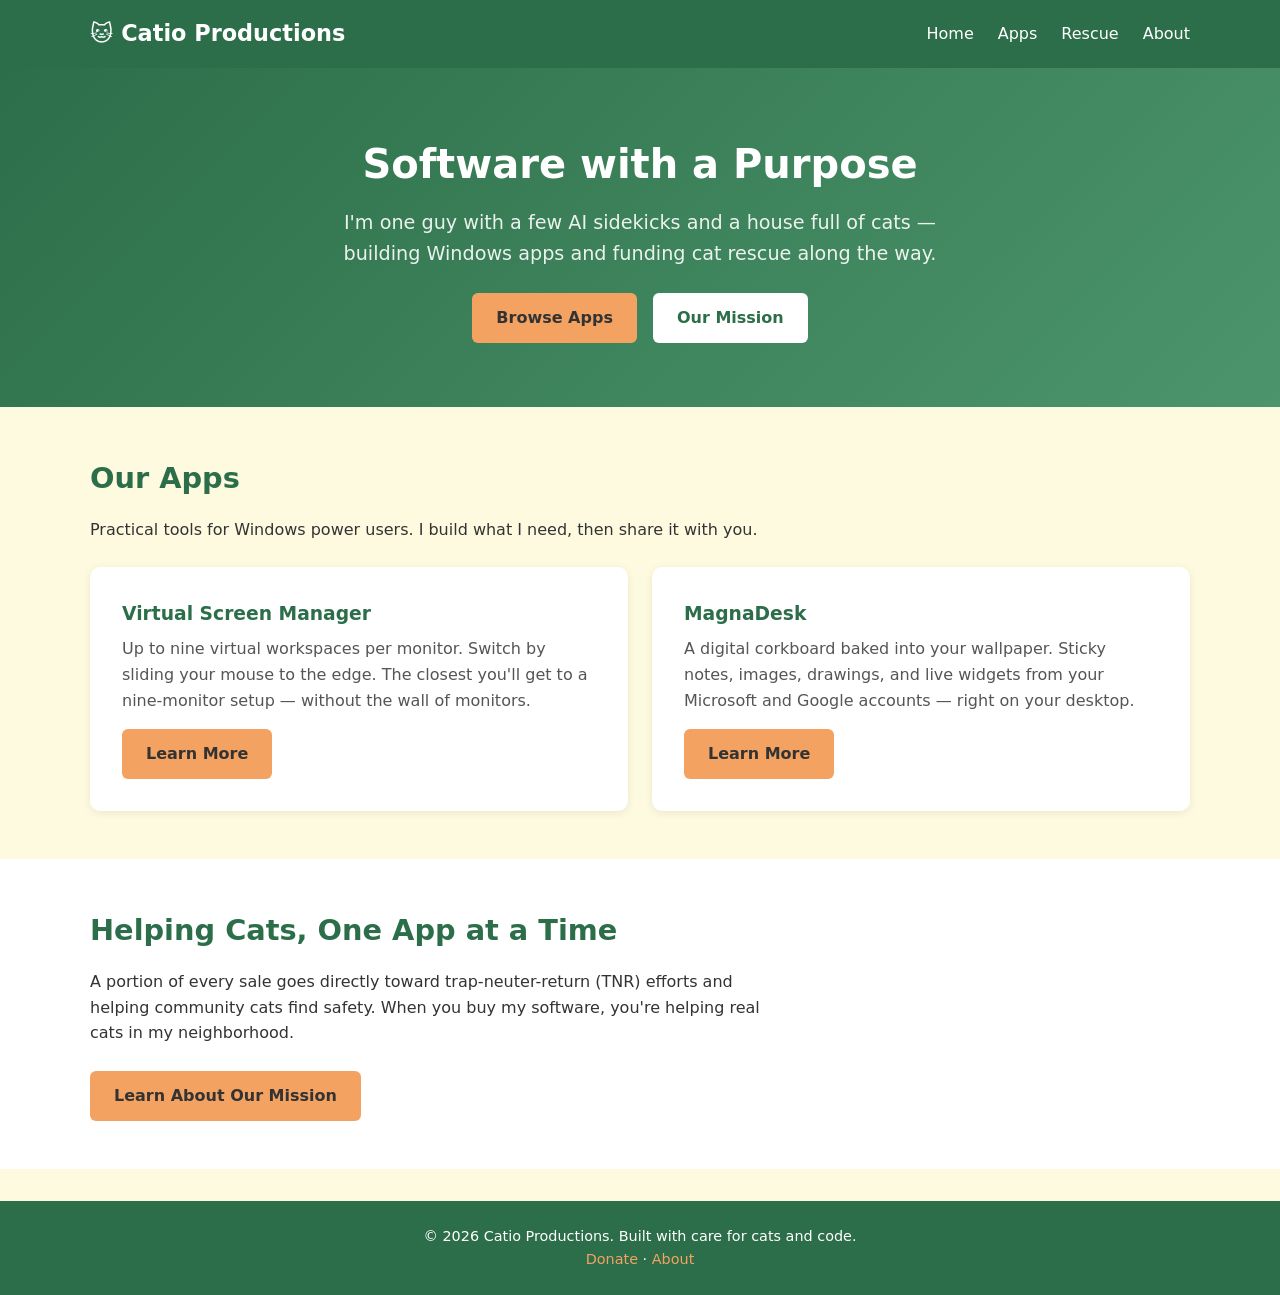
==== index.html @ a135130f "Add initial static site build Landing, about, apps catalog, VSM and MagnaDesk product pages, rescue " ====
<!DOCTYPE html>
<html lang="en">
<head>
  <meta charset="UTF-8">
  <meta name="viewport" content="width=device-width, initial-scale=1.0">
  <title>Catio Productions — Windows Apps &amp; Cat Rescue</title>
  <link rel="stylesheet" href="css/style.css">
</head>
<body>

  <header class="site-header">
    <div class="container">
      <a href="/" class="logo">🐱 Catio Productions</a>
      <button class="nav-toggle" aria-label="Toggle navigation" onclick="document.querySelector('.site-nav').classList.toggle('open')">☰</button>
      <nav class="site-nav">
        <ul>
          <li><a href="/">Home</a></li>
          <li><a href="/apps/">Apps</a></li>
          <li><a href="/rescue/">Rescue</a></li>
          <li><a href="/about.html">About</a></li>
        </ul>
      </nav>
    </div>
  </header>

  <main>
    <section class="hero">
      <h1>Software with a Purpose</h1>
      <p>I'm one guy with a few AI sidekicks and a house full of cats — building Windows apps and funding cat rescue along the way.</p>
      <div class="hero-buttons">
        <a href="/apps/" class="btn btn-primary">Browse Apps</a>
        <a href="/rescue/" class="btn btn-secondary">Our Mission</a>
      </div>
    </section>

    <section class="section">
      <div class="container">
        <h2>Our Apps</h2>
        <p>Practical tools for Windows power users. I build what I need, then share it with you.</p>
        <div class="card-grid">
          <div class="card">
            <h3>Virtual Screen Manager</h3>
            <p>Up to nine virtual workspaces per monitor. Switch by sliding your mouse to the edge. The closest you'll get to a nine-monitor setup — without the wall of monitors.</p>
            <a href="/apps/virtual-screen-manager.html" class="btn btn-primary">Learn More</a>
          </div>
          <div class="card">
            <h3>MagnaDesk</h3>
            <p>A digital corkboard baked into your wallpaper. Sticky notes, images, drawings, and live widgets from your Microsoft and Google accounts — right on your desktop.</p>
            <a href="/apps/magnadesk.html" class="btn btn-primary">Learn More</a>
          </div>
        </div>
      </div>
    </section>

    <section class="section" style="background: var(--color-white);">
      <div class="container">
        <h2>Helping Cats, One App at a Time</h2>
        <p>A portion of every sale goes directly toward trap-neuter-return (TNR) efforts and helping community cats find safety. When you buy my software, you're helping real cats in my neighborhood.</p>
        <br>
        <a href="/rescue/" class="btn btn-primary">Learn About Our Mission</a>
      </div>
    </section>
  </main>

  <footer class="site-footer">
    <div class="container">
      <p>&copy; 2026 Catio Productions. Built with care for cats and code.</p>
      <p><a href="/rescue/donate.html">Donate</a> · <a href="/about.html">About</a></p>
    </div>
  </footer>

</body>
</html>
---- css/style.css ----
/* ===== Reset & Base ===== */
*,
*::before,
*::after {
  margin: 0;
  padding: 0;
  box-sizing: border-box;
}

:root {
  --color-primary: #2c6e49;
  --color-primary-light: #4c956c;
  --color-accent: #f4a261;
  --color-bg: #fefae0;
  --color-text: #333;
  --color-text-light: #555;
  --color-white: #fff;
  --max-width: 1100px;
}

html {
  font-size: 16px;
  scroll-behavior: smooth;
}

body {
  font-family: "Segoe UI", system-ui, -apple-system, sans-serif;
  color: var(--color-text);
  background: var(--color-bg);
  line-height: 1.6;
  display: flex;
  flex-direction: column;
  min-height: 100vh;
}

a {
  color: var(--color-primary);
  text-decoration: none;
}

a:hover {
  text-decoration: underline;
}

img {
  max-width: 100%;
  height: auto;
  display: block;
}

/* ===== Layout ===== */
.container {
  width: 90%;
  max-width: var(--max-width);
  margin: 0 auto;
}

main {
  flex: 1;
}

/* ===== Header / Nav ===== */
.site-header {
  background: var(--color-primary);
  color: var(--color-white);
  padding: 1rem 0;
  position: sticky;
  top: 0;
  z-index: 100;
}

.site-header .container {
  display: flex;
  justify-content: space-between;
  align-items: center;
  flex-wrap: wrap;
  gap: 0.5rem;
}

.site-header .logo {
  font-size: 1.4rem;
  font-weight: 700;
  color: var(--color-white);
}

.site-header .logo:hover {
  text-decoration: none;
}

.nav-toggle {
  display: none;
  background: none;
  border: 2px solid var(--color-white);
  color: var(--color-white);
  font-size: 1.4rem;
  padding: 0.2rem 0.6rem;
  cursor: pointer;
  border-radius: 4px;
}

.site-nav ul {
  list-style: none;
  display: flex;
  gap: 1.5rem;
}

.site-nav a {
  color: var(--color-white);
  font-weight: 500;
}

.site-nav a:hover {
  color: var(--color-accent);
  text-decoration: none;
}

/* ===== Hero ===== */
.hero {
  background: linear-gradient(135deg, var(--color-primary), var(--color-primary-light));
  color: var(--color-white);
  text-align: center;
  padding: 4rem 1rem;
}

.hero h1 {
  font-size: 2.5rem;
  margin-bottom: 0.75rem;
}

.hero p {
  font-size: 1.2rem;
  max-width: 600px;
  margin: 0 auto 1.5rem;
  opacity: 0.9;
}

.btn {
  display: inline-block;
  padding: 0.75rem 1.5rem;
  border-radius: 6px;
  font-weight: 600;
  transition: background 0.2s, transform 0.1s;
}

.btn:hover {
  text-decoration: none;
  transform: translateY(-1px);
}

.btn-primary {
  background: var(--color-accent);
  color: var(--color-text);
}

.btn-primary:hover {
  background: #e89540;
}

.btn-secondary {
  background: var(--color-white);
  color: var(--color-primary);
}

.btn-secondary:hover {
  background: #eee;
}

.hero-buttons {
  display: flex;
  gap: 1rem;
  justify-content: center;
  flex-wrap: wrap;
}

/* ===== Section ===== */
.section {
  padding: 3rem 0;
}

.section h2 {
  font-size: 1.8rem;
  margin-bottom: 1rem;
  color: var(--color-primary);
}

.section p {
  max-width: 700px;
}

/* ===== Card Grid ===== */
.card-grid {
  display: grid;
  grid-template-columns: repeat(auto-fit, minmax(280px, 1fr));
  gap: 1.5rem;
  margin-top: 1.5rem;
}

.card {
  background: var(--color-white);
  border-radius: 10px;
  padding: 2rem;
  box-shadow: 0 2px 8px rgba(0, 0, 0, 0.08);
  transition: box-shadow 0.2s;
}

.card:hover {
  box-shadow: 0 4px 16px rgba(0, 0, 0, 0.12);
}

.card h3 {
  margin-bottom: 0.5rem;
  color: var(--color-primary);
}

.card p {
  color: var(--color-text-light);
  margin-bottom: 1rem;
}

/* ===== Product Page ===== */
.product-header {
  padding: 2.5rem 0;
  background: var(--color-white);
  border-bottom: 2px solid #eee;
}

.product-header h1 {
  font-size: 2rem;
  color: var(--color-primary);
  margin-bottom: 0.5rem;
}

.product-content {
  display: grid;
  grid-template-columns: 1fr 1fr;
  gap: 2rem;
  align-items: start;
}

.product-screenshot {
  background: #ddd;
  border-radius: 8px;
  aspect-ratio: 16/10;
  display: flex;
  align-items: center;
  justify-content: center;
  color: #999;
  font-size: 1rem;
}

.feature-list {
  list-style: none;
  margin: 1rem 0;
}

.feature-list li {
  padding: 0.4rem 0;
  padding-left: 1.5rem;
  position: relative;
}

.feature-list li::before {
  content: "✓";
  position: absolute;
  left: 0;
  color: var(--color-primary);
  font-weight: 700;
}

/* ===== Coming Soon ===== */
.coming-soon {
  text-align: center;
  padding: 4rem 1rem;
}

.coming-soon h1 {
  color: var(--color-primary);
  font-size: 2rem;
  margin-bottom: 0.5rem;
}

.coming-soon .badge {
  display: inline-block;
  background: var(--color-accent);
  color: var(--color-text);
  padding: 0.3rem 1rem;
  border-radius: 20px;
  font-weight: 600;
  font-size: 0.85rem;
  margin-bottom: 1rem;
}

/* ===== Rescue / Donate ===== */
.donate-options {
  display: grid;
  grid-template-columns: repeat(auto-fit, minmax(250px, 1fr));
  gap: 1.5rem;
  margin-top: 1.5rem;
}

.donate-card {
  background: var(--color-white);
  border-radius: 10px;
  padding: 2rem;
  text-align: center;
  box-shadow: 0 2px 8px rgba(0, 0, 0, 0.08);
}

.donate-card h3 {
  color: var(--color-primary);
  margin-bottom: 0.5rem;
}

.donate-card p {
  color: var(--color-text-light);
  margin-bottom: 1rem;
}

/* ===== Grid Diagram ===== */
.grid-diagram {
  display: grid;
  grid-template-columns: repeat(3, 60px);
  gap: 4px;
  margin: 1.5rem 0;
  justify-content: center;
}

.grid-diagram .grid-cell {
  background: #c0c0c0;
  border: 2px solid #999;
  border-radius: 4px;
  width: 60px;
  height: 44px;
  display: flex;
  align-items: center;
  justify-content: center;
  font-weight: 600;
  font-size: 0.95rem;
  color: #666;
}

.grid-diagram .grid-cell.active {
  background: var(--color-primary-light);
  border-color: var(--color-white);
  color: var(--color-white);
  font-weight: 700;
  box-shadow: 0 0 8px rgba(44, 110, 73, 0.4);
}

/* ===== FAQ ===== */
.faq-list {
  margin-top: 1rem;
}

.faq-item {
  border-bottom: 1px solid #e0e0e0;
  padding: 1rem 0;
}

.faq-item summary {
  font-weight: 600;
  color: var(--color-primary);
  cursor: pointer;
  padding: 0.25rem 0;
  list-style: none;
}

.faq-item summary::-webkit-details-marker {
  display: none;
}

.faq-item summary::before {
  content: "+ ";
  font-weight: 700;
  margin-right: 0.5rem;
}

.faq-item[open] summary::before {
  content: "- ";
}

.faq-item p {
  margin-top: 0.5rem;
  color: var(--color-text-light);
  padding-left: 1.25rem;
}

/* ===== Video ===== */
.video-container {
  margin-top: 2rem;
  border-radius: 8px;
  overflow: hidden;
}

.video-container video {
  width: 100%;
  display: block;
  border-radius: 8px;
}

.video-placeholder {
  background: #ddd;
  border-radius: 8px;
  aspect-ratio: 16/9;
  display: flex;
  align-items: center;
  justify-content: center;
  color: #999;
  font-size: 1rem;
}

/* ===== Pricing ===== */
.pricing-grid {
  display: grid;
  grid-template-columns: repeat(auto-fit, minmax(200px, 1fr));
  gap: 1.5rem;
  margin: 1.5rem auto;
  max-width: 750px;
}

.pricing-card {
  background: var(--color-white);
  border: 2px solid #e0e0e0;
  border-radius: 10px;
  padding: 2rem 1.5rem;
  text-align: center;
}

.pricing-card.featured {
  border-color: var(--color-primary);
  box-shadow: 0 4px 16px rgba(44, 110, 73, 0.15);
}

.pricing-card h3 {
  color: var(--color-primary);
  margin-bottom: 0.5rem;
}

.pricing-price {
  font-size: 2.2rem;
  font-weight: 700;
  color: var(--color-text);
  margin-bottom: 0.5rem;
}

.pricing-card p {
  color: var(--color-text-light);
  margin-bottom: 1.5rem;
}

.pricing-note {
  margin-top: 1rem;
  color: var(--color-text-light);
  font-size: 0.9rem;
}

/* ===== Comparison Table ===== */
.comparison-table {
  margin-top: 1.5rem;
  overflow-x: auto;
}

.comparison-table table {
  width: 100%;
  border-collapse: collapse;
  background: var(--color-bg);
  border-radius: 8px;
  overflow: hidden;
}

.comparison-table th,
.comparison-table td {
  padding: 0.75rem 1rem;
  text-align: left;
  border-bottom: 1px solid #e0e0e0;
}

.comparison-table thead th {
  background: var(--color-primary);
  color: var(--color-white);
  font-weight: 600;
}

.comparison-table tbody td:first-child {
  font-weight: 600;
  color: var(--color-primary);
}

/* ===== Shortcut Table ===== */
.shortcut-table {
  margin-top: 1.5rem;
  overflow-x: auto;
}

.shortcut-table table {
  width: 100%;
  max-width: 600px;
  border-collapse: collapse;
  background: var(--color-bg);
  border-radius: 8px;
  overflow: hidden;
}

.shortcut-table th,
.shortcut-table td {
  padding: 0.6rem 1rem;
  text-align: left;
  border-bottom: 1px solid #e0e0e0;
}

.shortcut-table thead th {
  background: var(--color-primary);
  color: var(--color-white);
  font-weight: 600;
}

.shortcut-table td:first-child {
  font-weight: 600;
  font-family: "Consolas", "Courier New", monospace;
  color: var(--color-primary);
  white-space: nowrap;
}

/* ===== About ===== */
.about-content {
  display: grid;
  grid-template-columns: 1fr 2fr;
  gap: 2rem;
  align-items: start;
}

.about-photo {
  background: #ddd;
  border-radius: 10px;
  aspect-ratio: 1;
  display: flex;
  align-items: center;
  justify-content: center;
  color: #999;
}

/* ===== Footer ===== */
.site-footer {
  background: var(--color-primary);
  color: var(--color-white);
  text-align: center;
  padding: 1.5rem 0;
  margin-top: 2rem;
  font-size: 0.9rem;
}

.site-footer a {
  color: var(--color-accent);
}

/* ===== Responsive ===== */
@media (max-width: 768px) {
  .nav-toggle {
    display: block;
  }

  .site-nav ul {
    display: none;
    flex-direction: column;
    width: 100%;
    gap: 0.5rem;
    padding-top: 0.5rem;
  }

  .site-nav.open ul {
    display: flex;
  }

  .hero h1 {
    font-size: 1.8rem;
  }

  .product-content {
    grid-template-columns: 1fr;
  }

  .about-content {
    grid-template-columns: 1fr;
  }
}
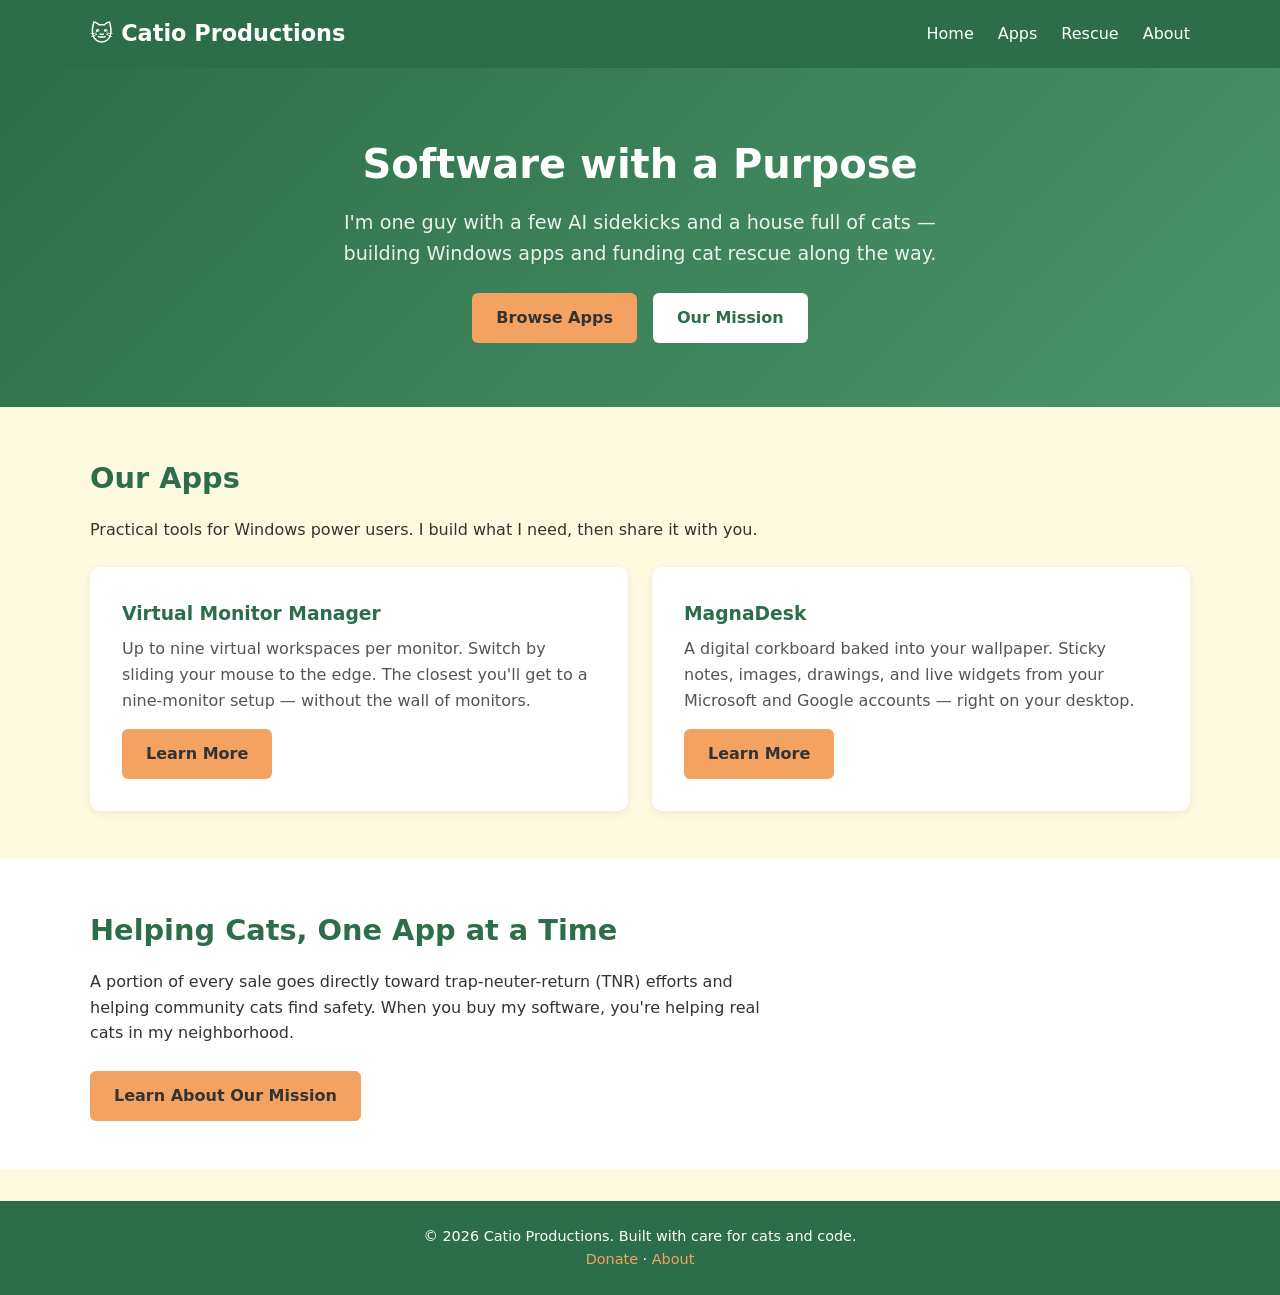
==== commit ff4bb233: "Update MagnaDesk page, rename VSM to Virtual Monitor Manager, refresh store links - MagnaDesk: add Q" ====
--- a/index.html
+++ b/index.html
@@ -39,9 +39,9 @@
         <p>Practical tools for Windows power users. I build what I need, then share it with you.</p>
         <div class="card-grid">
           <div class="card">
-            <h3>Virtual Screen Manager</h3>
+            <h3>Virtual Monitor Manager</h3>
             <p>Up to nine virtual workspaces per monitor. Switch by sliding your mouse to the edge. The closest you'll get to a nine-monitor setup — without the wall of monitors.</p>
-            <a href="/apps/virtual-screen-manager.html" class="btn btn-primary">Learn More</a>
+            <a href="/apps/virtual-monitor-manager.html" class="btn btn-primary">Learn More</a>
           </div>
           <div class="card">
             <h3>MagnaDesk</h3>
--- a/css/style.css
+++ b/css/style.css
@@ -398,6 +398,14 @@
   border-radius: 8px;
 }
 
+.video-container iframe {
+  width: 100%;
+  aspect-ratio: 16/9;
+  display: block;
+  border: 0;
+  border-radius: 8px;
+}
+
 .video-placeholder {
   background: #ddd;
   border-radius: 8px;
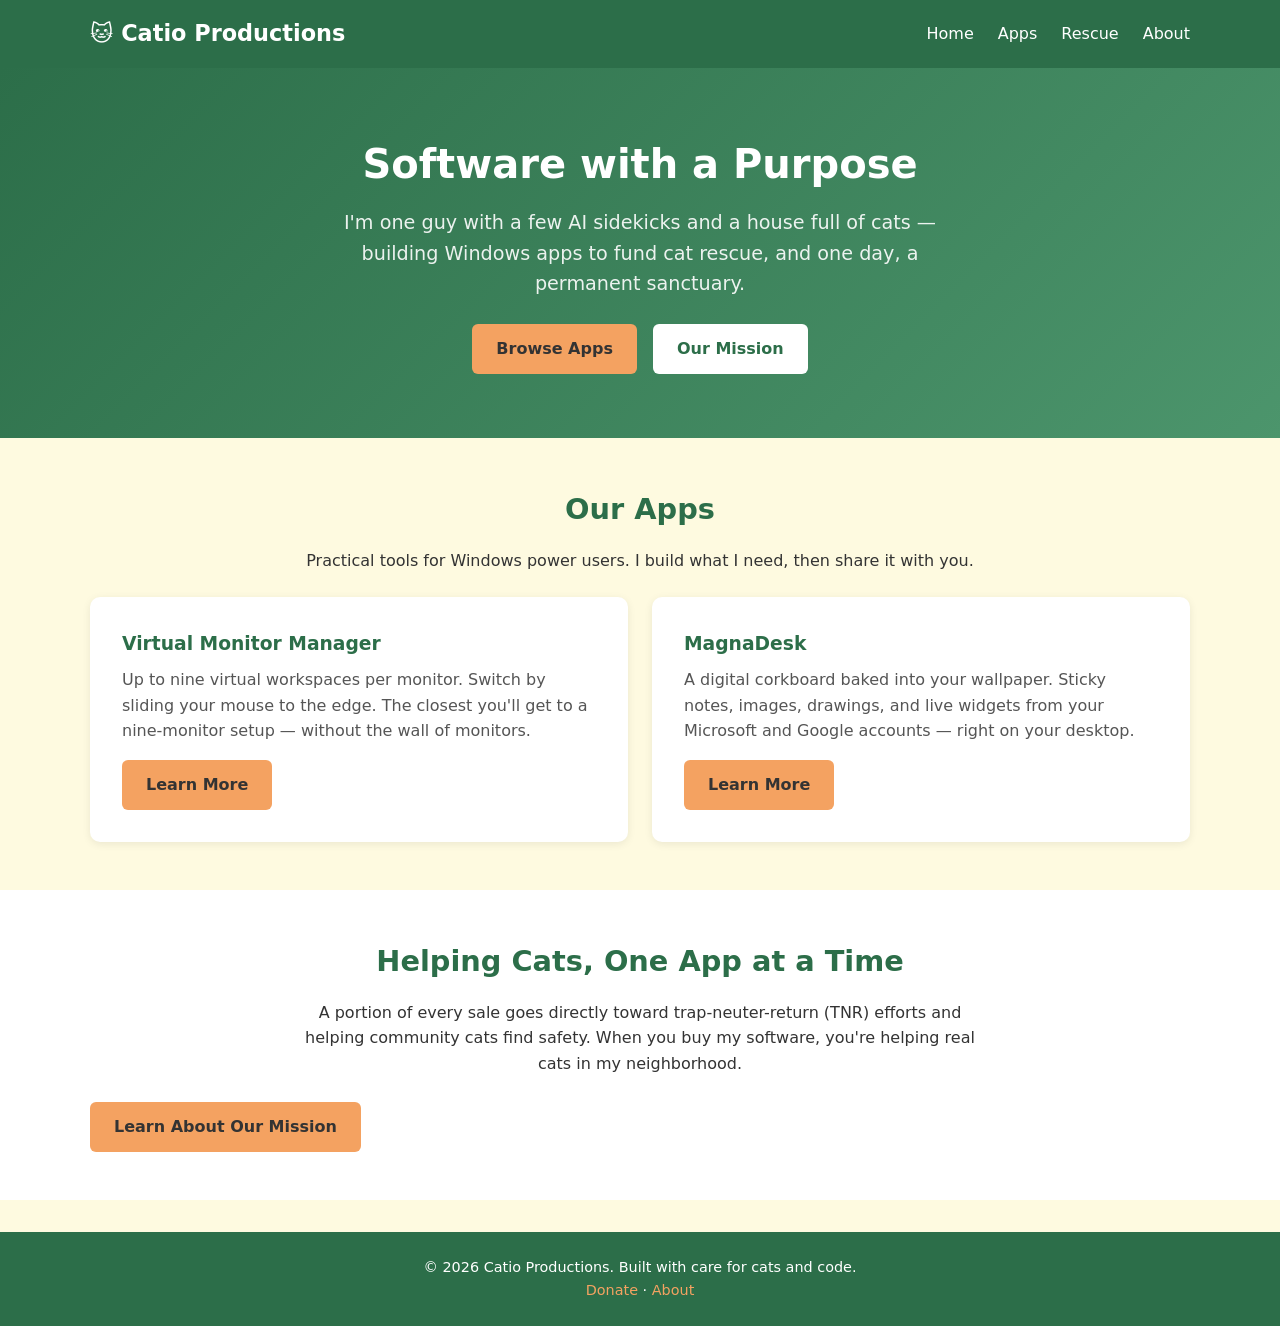
==== commit 538dfca8: "Add pet trust mission copy to Rescue, About, and Home hero Adds the long-term goal — funding and eve" ====
--- a/index.html
+++ b/index.html
@@ -26,7 +26,7 @@
   <main>
     <section class="hero">
       <h1>Software with a Purpose</h1>
-      <p>I'm one guy with a few AI sidekicks and a house full of cats — building Windows apps and funding cat rescue along the way.</p>
+      <p>I'm one guy with a few AI sidekicks and a house full of cats — building Windows apps to fund cat rescue, and one day, a permanent sanctuary.</p>
       <div class="hero-buttons">
         <a href="/apps/" class="btn btn-primary">Browse Apps</a>
         <a href="/rescue/" class="btn btn-secondary">Our Mission</a>
--- a/css/style.css
+++ b/css/style.css
@@ -181,10 +181,14 @@
   font-size: 1.8rem;
   margin-bottom: 1rem;
   color: var(--color-primary);
-}
-
-.section p {
+  text-align: center;
+}
+
+.section .container > p {
   max-width: 700px;
+  margin-left: auto;
+  margin-right: auto;
+  text-align: center;
 }
 
 /* ===== Card Grid ===== */
@@ -591,3 +595,25 @@
     grid-template-columns: 1fr;
   }
 }
+
+/* Affiliate / partner cards (rescue page) */
+.affiliate-card {
+  display: flex;
+  flex-direction: column;
+}
+
+.affiliate-photo {
+  background: #ddd;
+  border-radius: 8px;
+  aspect-ratio: 16 / 10;
+  display: flex;
+  align-items: center;
+  justify-content: center;
+  color: #999;
+  margin-bottom: 1rem;
+}
+
+.affiliate-links {
+  margin-top: auto;
+  font-weight: 600;
+}
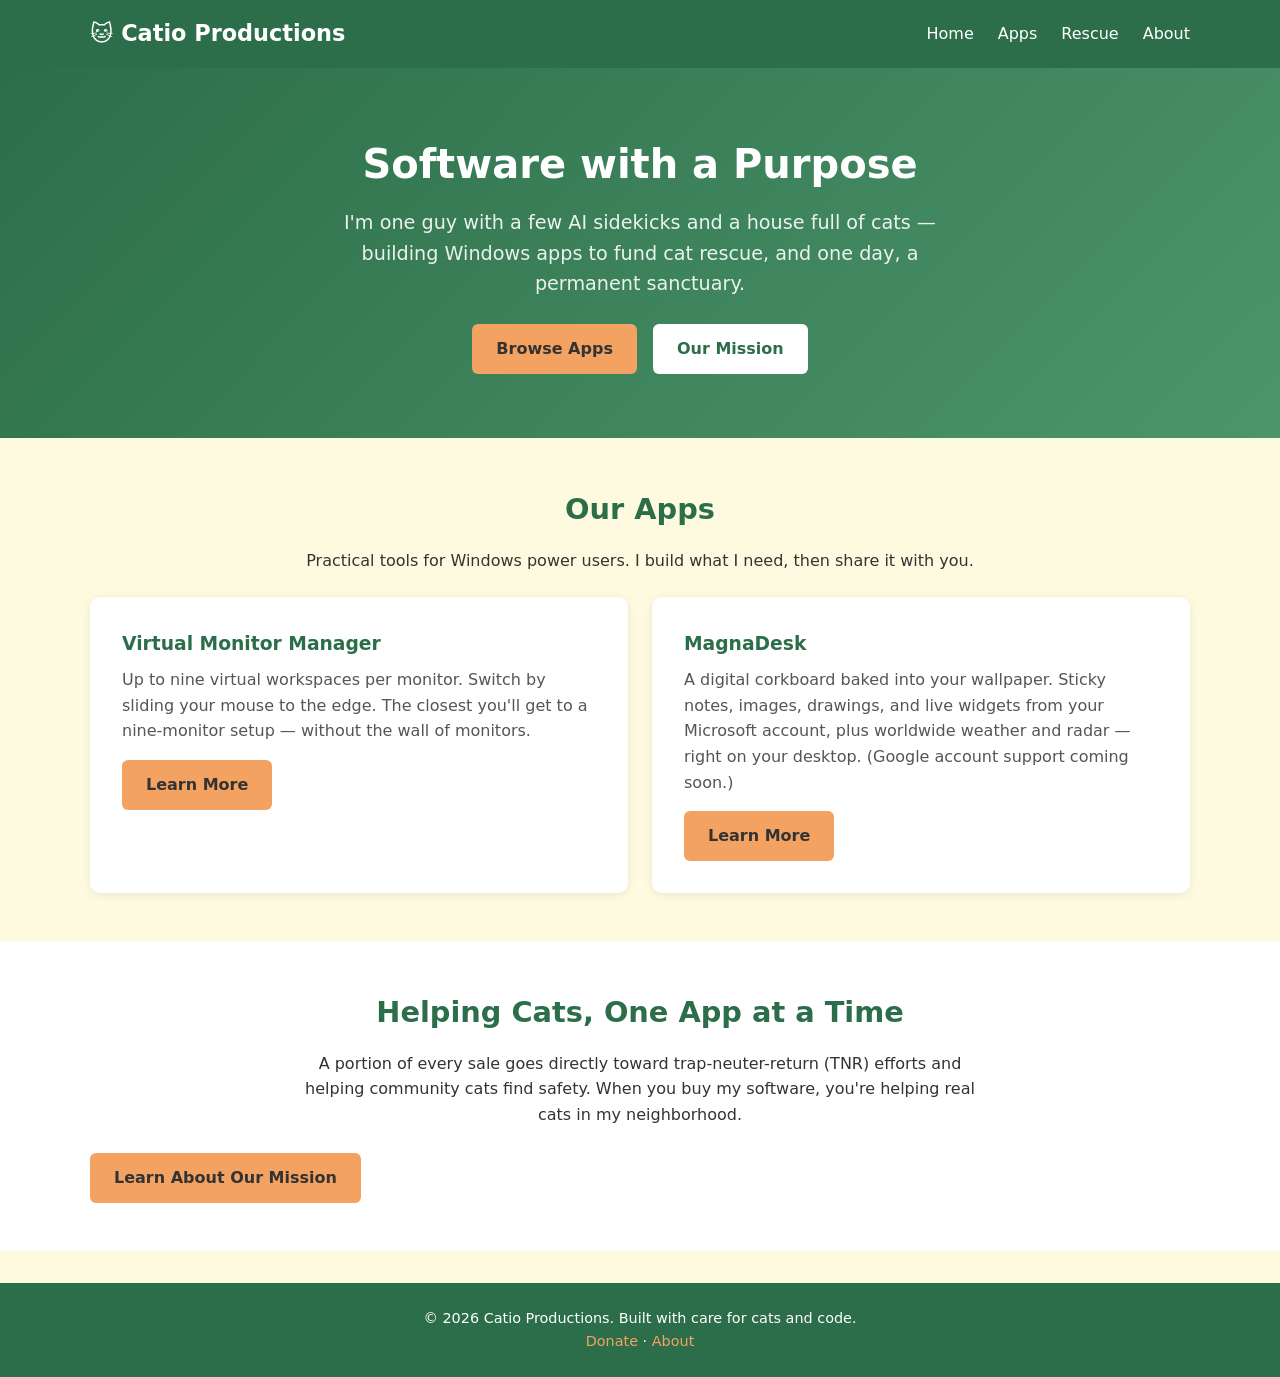
==== commit e792648a: "Update MagnaDesk page for the latest release Adds the features shipped since the page was written: m" ====
--- a/index.html
+++ b/index.html
@@ -45,7 +45,7 @@
           </div>
           <div class="card">
             <h3>MagnaDesk</h3>
-            <p>A digital corkboard baked into your wallpaper. Sticky notes, images, drawings, and live widgets from your Microsoft and Google accounts — right on your desktop.</p>
+            <p>A digital corkboard baked into your wallpaper. Sticky notes, images, drawings, and live widgets from your Microsoft account, plus worldwide weather and radar — right on your desktop. (Google account support coming soon.)</p>
             <a href="/apps/magnadesk.html" class="btn btn-primary">Learn More</a>
           </div>
         </div>
